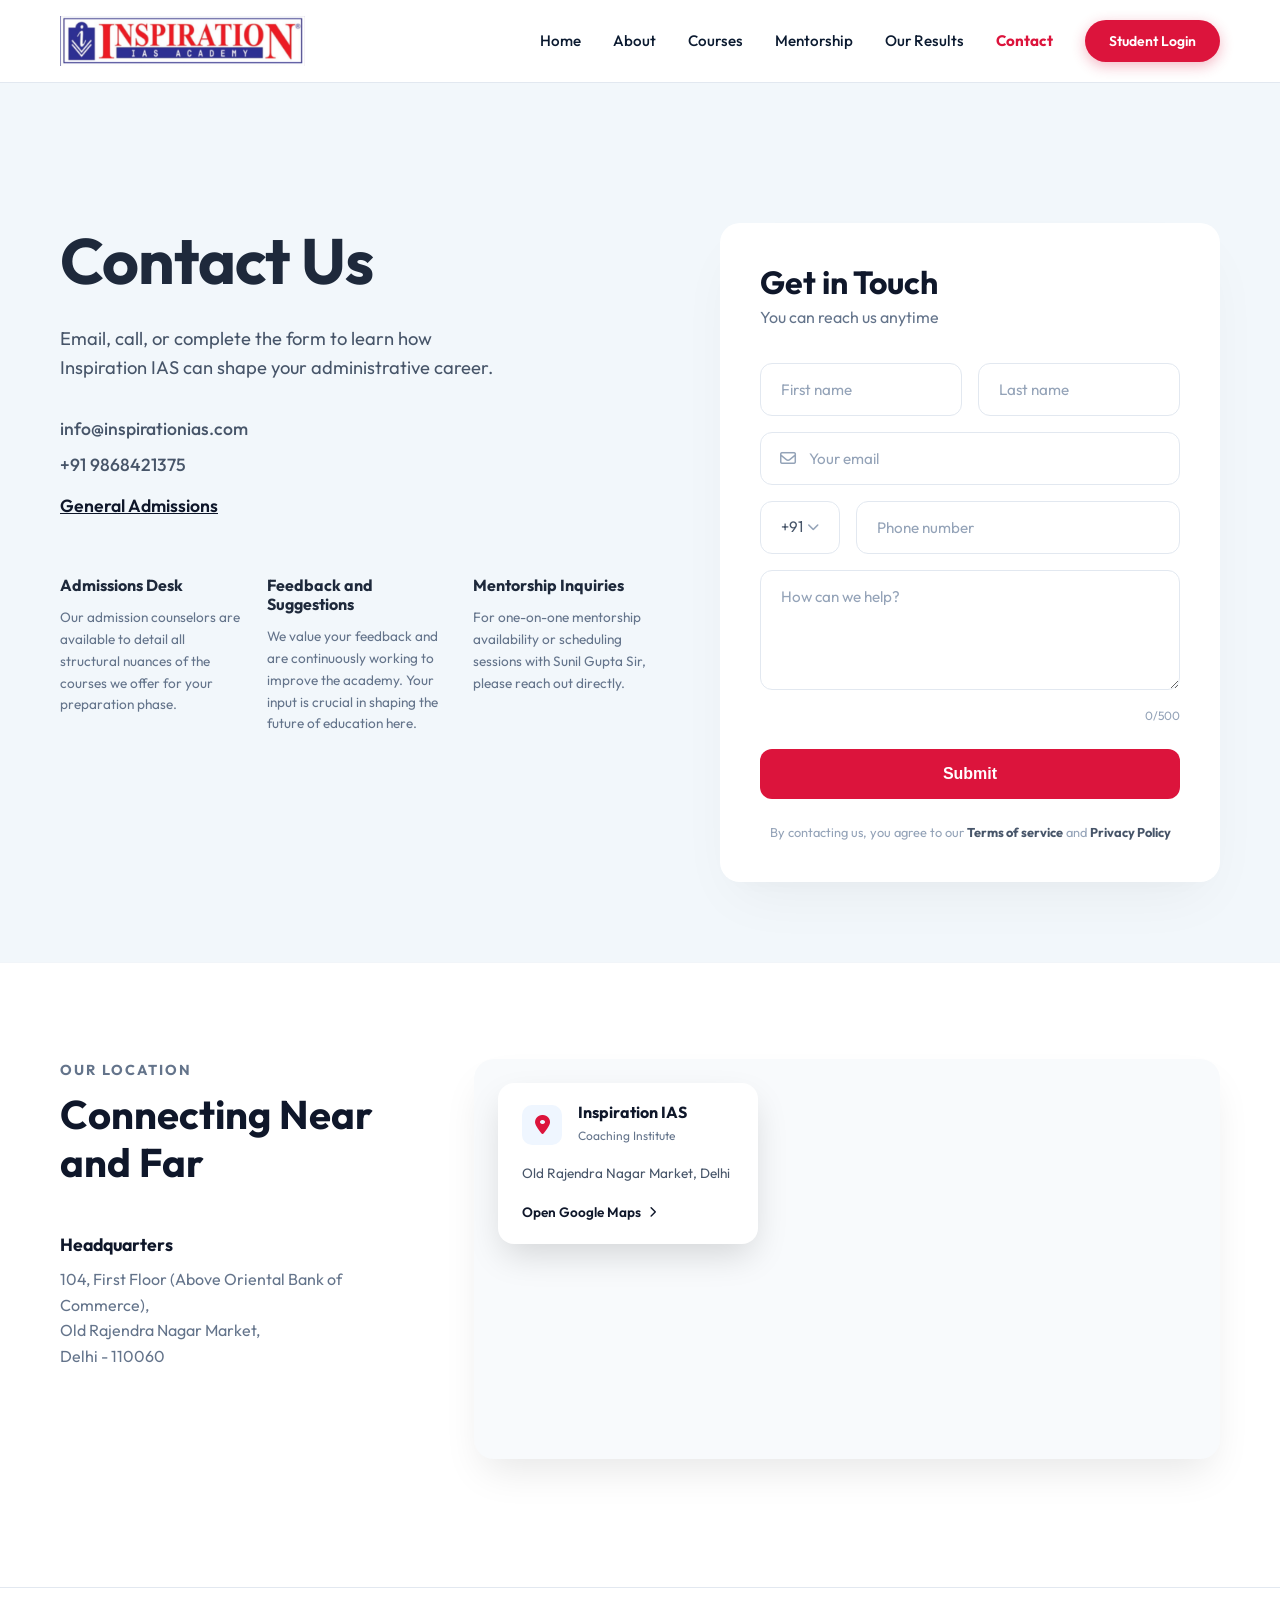
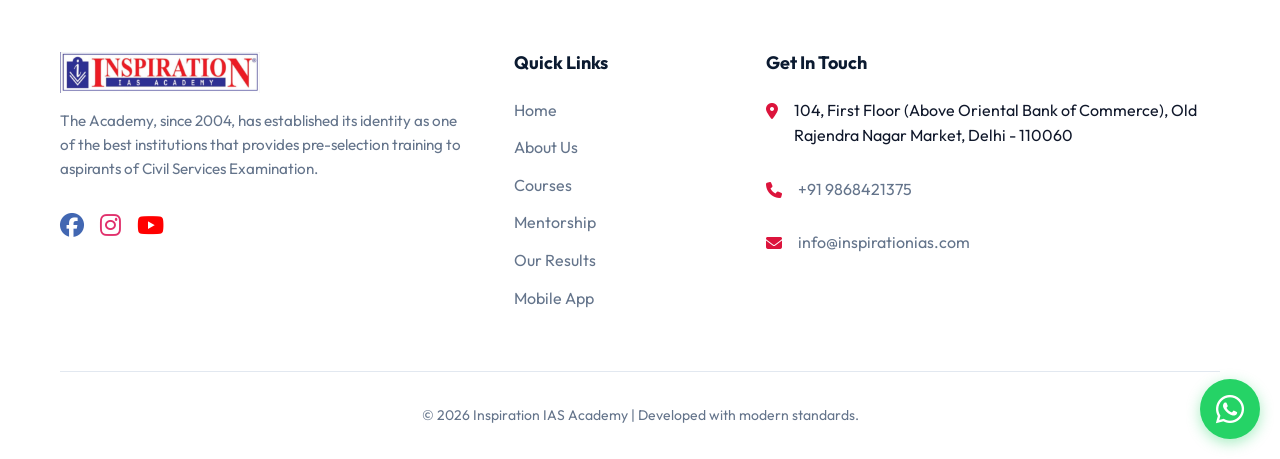
==== contact.html @ bd837ecf "first commit" ====
<!DOCTYPE html>
<html lang="en">
<head>
    <meta charset="UTF-8">
    <meta name="viewport" content="width=device-width, initial-scale=1.0">
    <title>Contact Us | Inspiration IAS Academy</title>
    <!-- Google Fonts -->
    <link rel="preconnect" href="https://fonts.googleapis.com">
    <link rel="preconnect" href="https://fonts.gstatic.com" crossorigin>
    <!-- Font Awesome for Icons -->
    <link rel="stylesheet" href="https://cdnjs.cloudflare.com/ajax/libs/font-awesome/6.4.0/css/all.min.css">
    <!-- Local CSS -->
    <link rel="stylesheet" href="css/style.css">
</head>
<body class="contact-page-bg">

    <!-- Header / Navbar -->
    <header id="header" style="background: white; border-bottom: 1px solid var(--border-color);">
        <div class="container nav-container">
            <a href="index.html" class="logo">
                <img src="images/2023/02/cropped-Header-4-313x64.png" alt="Inspiration IAS Academy Logo">
            </a>
            
            <button class="menu-toggle" aria-label="Toggle menu">
                <i class="fas fa-bars"></i>
            </button>

            <nav class="nav-menu">
                <a href="index.html#home" class="nav-link">Home</a>
                <a href="index.html#about" class="nav-link">About</a>
                <a href="index.html#courses" class="nav-link">Courses</a>
                <a href="mentorship.html" class="nav-link">Mentorship</a>
                <a href="index.html#results" class="nav-link">Our Results</a>
                <a href="contact.html" class="nav-link active" style="color: var(--primary); font-weight: 700;">Contact</a>
                <a href="https://web.classplusapp.com/login?orgCode=qwvwjw" class="btn btn-primary" target="_blank" style="padding: 0.6rem 1.5rem; font-size: 0.875rem;">Student Login</a>
            </nav>
        </div>
    </header>

    <!-- Main Contact Section -->
    <section class="contact-hero-section">
        <div class="container contact-split-container">
            
            <!-- Left Side Data -->
            <div class="contact-info-block">
                <h1 class="contact-main-title">Contact Us</h1>
                <p class="contact-main-desc">Email, call, or complete the form to learn how Inspiration IAS can shape your administrative career.</p>
                
                <div class="contact-direct-link">
                    <a href="mailto:info@inspirationias.com">info@inspirationias.com</a>
                    <a href="tel:+919868421375">+91 9868421375</a>
                    <a href="#" style="text-decoration: underline; color: var(--text-main); font-weight: 600; margin-top: 5px; display: inline-block;">General Admissions</a>
                </div>

                <div class="contact-mini-grid">
                    <div class="mini-column">
                        <h4>Admissions Desk</h4>
                        <p>Our admission counselors are available to detail all structural nuances of the courses we offer for your preparation phase.</p>
                    </div>
                    <div class="mini-column">
                        <h4>Feedback and Suggestions</h4>
                        <p>We value your feedback and are continuously working to improve the academy. Your input is crucial in shaping the future of education here.</p>
                    </div>
                    <div class="mini-column">
                        <h4>Mentorship Inquiries</h4>
                        <p>For one-on-one mentorship availability or scheduling sessions with Sunil Gupta Sir, please reach out directly.</p>
                    </div>
                </div>
            </div>

            <!-- Right Side Form Card -->
            <div class="contact-form-wrapper">
                <div class="snappy-card">
                    <h2 class="form-card-title">Get in Touch</h2>
                    <p class="form-card-subtitle">You can reach us anytime</p>
                    
                    <form class="snappy-form" action="https://formsubmit.co/inspirationiasacademy@gmail.com" method="POST">
                        <input type="hidden" name="_subject" value="New Contact Inquiry - Inspiration IAS Academy!">
                        <input type="hidden" name="_template" value="table">
                        <input type="hidden" name="_captcha" value="false">
                        <div class="form-row">
                            <input type="text" name="First Name" placeholder="First name" class="snappy-input" required>
                            <input type="text" name="Last Name" placeholder="Last name" class="snappy-input" required>
                        </div>
                        
                        <div class="form-row-full">
                            <div class="input-with-icon">
                                <i class="far fa-envelope"></i>
                                <input type="email" name="Email" placeholder="Your email" class="snappy-input pl-icon" required>
                            </div>
                        </div>

                        <div class="form-row phone-row">
                            <div class="country-code">
                                +91 <i class="fas fa-chevron-down"></i>
                            </div>
                            <input type="tel" name="Phone" placeholder="Phone number" class="snappy-input" required>
                        </div>

                        <div class="form-row-full">
                            <textarea name="Message" placeholder="How can we help?" class="snappy-textarea" rows="4"></textarea>
                            <div class="textarea-counter">0/500</div>
                        </div>

                        <button type="submit" class="snappy-submit-btn">Submit</button>
                        
                        <p class="snappy-terms">
                            By contacting us, you agree to our <strong>Terms of service</strong> and <strong>Privacy Policy</strong>
                        </p>
                    </form>
                </div>
            </div>

        </div>
    </section>

    <!-- Location & Map Section -->
    <section class="location-section">
        <div class="container location-split-container">
            <div class="location-text">
                <span class="section-tag" style="color: var(--text-muted); font-size: 0.9rem;">Our Location</span>
                <h2 class="location-title">Connecting Near and Far</h2>
                
                <h4 class="hq-title">Headquarters</h4>
                <p class="hq-address">
                    104, First Floor (Above Oriental Bank of Commerce),<br>
                    Old Rajendra Nagar Market,<br>
                    Delhi - 110060
                </p>
            </div>
            
            <div class="location-map">
                <div class="map-card-container">
                    <!-- Google Maps Iframe -->
                    <iframe src="https://maps.google.com/maps?q=28.6411573,77.1853202&t=&z=17&ie=UTF8&iwloc=&output=embed" width="100%" height="400" style="border:0;" allowfullscreen="" loading="lazy" referrerpolicy="no-referrer-when-downgrade"></iframe>
                    
                    <!-- Floating Address Card Over Map -->
                    <div class="map-floating-card">
                        <div class="map-logo-row">
                            <div class="map-icon-bg">
                                <i class="fas fa-map-marker-alt" style="color: var(--primary); font-size: 1.25rem;"></i>
                            </div>
                            <div>
                                <h5>Inspiration IAS</h5>
                                <span>Coaching Institute</span>
                            </div>
                        </div>
                        <p class="map-address-snip">Old Rajendra Nagar Market, Delhi</p>
                        <a href="https://www.google.com/maps/place/Inspiration+IAS+Academy/@28.6411573,77.1853202,17z/data=!3m1!4b1!4m6!3m5!1s0x390d02a2fa823139:0x147f38c417663816!8m2!3d28.6411573!4d77.1853202!16s%2Fg%2F1td0dws1?entry=ttu" target="_blank" class="open-maps-link">Open Google Maps <i class="fas fa-chevron-right"></i></a>
                    </div>
                </div>
            </div>
        </div>
    </section>

    <!-- Footer -->
    <footer id="contact">
        <div class="container">
            <div class="footer-grid">
                <div class="footer-brand">
                    <img src="images/2023/02/cropped-Header-4-313x64.png" alt="Inspiration IAS" style="max-width: 200px;">
                    <p>The Academy, since 2004, has established its identity as one of the best institutions that provides pre-selection training to aspirants of Civil Services Examination.</p>
                    <div style="margin-top: 1.5rem; display: flex; gap: 1rem;">
                        <a href="https://www.facebook.com/InspirationIASAcademyOfficial" target="_blank" style="font-size: 1.5rem; color: #4267B2;"><i class="fab fa-facebook"></i></a>
                        <a href="https://www.instagram.com/inspirationiasacademy" target="_blank" style="font-size: 1.5rem; color: #E1306C;"><i class="fab fa-instagram"></i></a>
                        <a href="http://www.youtube.com/c/INSPIRATIONIASACADEMY" target="_blank" style="font-size: 1.5rem; color: #FF0000;"><i class="fab fa-youtube"></i></a>
                    </div>
                </div>

                <div>
                    <h3 class="footer-title">Quick Links</h3>
                    <ul class="footer-links">
                        <li><a href="index.html#home">Home</a></li>
                        <li><a href="index.html#about">About Us</a></li>
                        <li><a href="https://classplusapp.com/w/inspirationias/courses" target="_blank">Courses</a></li>
                        <li><a href="mentorship.html">Mentorship</a></li>
                        <li><a href="index.html#results">Our Results</a></li>
                        <li><a href="https://play.google.com/store/apps/details?id=co.april2019.rch" target="_blank">Mobile App</a></li>
                    </ul>
                </div>

                <div style="grid-column: span 2;">
                    <h3 class="footer-title">Get In Touch</h3>
                    <ul class="footer-links" style="display: flex; flex-direction: column; gap: 1rem;">
                        <li style="display: flex; gap: 1rem; align-items: flex-start;">
                            <i class="fas fa-map-marker-alt" style="color: var(--primary); margin-top: 5px;"></i>
                            <span>104, First Floor (Above Oriental Bank of Commerce), Old Rajendra Nagar Market, Delhi - 110060</span>
                        </li>
                        <li style="display: flex; gap: 1rem; align-items: center;">
                            <i class="fas fa-phone" style="color: var(--primary);"></i>
                            <a href="tel:+919868421375">+91 9868421375</a>
                        </li>
                        <li style="display: flex; gap: 1rem; align-items: center;">
                            <i class="fas fa-envelope" style="color: var(--primary);"></i>
                            <a href="mailto:info@inspirationias.com">info@inspirationias.com</a>
                        </li>
                    </ul>
                </div>
            </div>

            <div class="footer-bottom">
                &copy; <span id="year">2026</span> Inspiration IAS Academy | Developed with modern standards.
            </div>
        </div>
    </footer>

    <!-- WhatsApp Floating Action -->
    <a href="https://api.whatsapp.com/send?phone=919868421375" style="position: fixed; bottom: 20px; right: 20px; width: 60px; height: 60px; background: #25D366; color: white; border-radius: 50%; display: flex; align-items: center; justify-content: center; font-size: 2rem; box-shadow: 0 4px 14px rgba(37,211,102,0.4); z-index: 1000; transition: transform 0.3s;" target="_blank" onmouseover="this.style.transform='scale(1.1)'" onmouseout="this.style.transform='scale(1)'">
        <i class="fab fa-whatsapp"></i>
    </a>

    <!-- Scripts -->
    <script src="js/script.js"></script>
    <script>
        document.getElementById('year').textContent = new Date().getFullYear();
    </script>
</body>
</html>
---- css/style.css ----
@import url('https://fonts.googleapis.com/css2?family=Outfit:wght@300;400;500;600;700;800&family=Playfair+Display:wght@700;800;900&display=swap');

:root {
  /* Brand Colors */
  --primary: #dc143c; /* Crimson */
  --primary-hover: #b01030;
  --secondary: #0b1a30; /* Navy Blue */
  --secondary-hover: #142a4a;
  --accent: #e8872a; /* Orange from brochure */
  --accent-hover: #cf7420;
  --brand-light-bg: #e8f0fa; /* Light blue from brochure */
  
  /* Neutral Colors */
  --bg-color: #f8fafc;
  --surface-color: #ffffff;
  --text-main: #0f172a;
  --text-muted: #64748b;
  --border-color: #e2e8f0;

  /* Layout */
  --max-width: 1200px;
  --section-padding: 80px 20px;
  
  /* Effects */
  --shadow-sm: 0 4px 6px -1px rgba(0, 0, 0, 0.05);
  --shadow-md: 0 10px 15px -3px rgba(0, 0, 0, 0.05), 0 4px 6px -4px rgba(0, 0, 0, 0.05);
  --shadow-lg: 0 20px 25px -5px rgba(0, 0, 0, 0.05), 0 8px 10px -6px rgba(0, 0, 0, 0.05);
  --glass-bg: rgba(255, 255, 255, 0.85);
  --glass-border: 1px solid rgba(255, 255, 255, 0.3);
  --radius-md: 12px;
  --radius-lg: 20px;
  
  /* Transitions */
  --transition-fast: 0.2s cubic-bezier(0.4, 0, 0.2, 1);
  --transition-normal: 0.3s cubic-bezier(0.4, 0, 0.2, 1);
}

/* Reset */
* {
  margin: 0;
  padding: 0;
  box-sizing: border-box;
}

body {
  font-family: 'Outfit', sans-serif;
  color: var(--text-main);
  background-color: var(--bg-color);
  line-height: 1.6;
  overflow-x: hidden;
  scroll-behavior: smooth;
}

a {
  text-decoration: none;
  color: var(--primary);
  transition: color var(--transition-fast);
}

a:hover {
  color: var(--primary-hover);
}

ul {
  list-style: none;
}

img {
  max-width: 100%;
  height: auto;
  display: block;
}

h1, h2, h3, h4, h5, h6 {
  color: var(--secondary);
  font-weight: 700;
  line-height: 1.2;
}

/* Layout Utilities */
.container {
  width: 100%;
  max-width: var(--max-width);
  margin: 0 auto;
  padding: 0 20px;
}

.section {
  padding: var(--section-padding);
}

.text-center {
  text-align: center;
}

.grid {
  display: grid;
  gap: 2rem;
}

.grid-cols-2 { grid-template-columns: repeat(auto-fit, minmax(300px, 1fr)); }
.grid-cols-3 { grid-template-columns: repeat(auto-fit, minmax(280px, 1fr)); }
.grid-cols-4 { grid-template-columns: repeat(auto-fit, minmax(240px, 1fr)); }

/* Typography */
.heading-xl {
  font-size: clamp(2.5rem, 5vw, 4rem);
  font-weight: 800;
  letter-spacing: -0.02em;
  margin-bottom: 1rem;
}

.heading-lg {
  font-size: clamp(2rem, 4vw, 3rem);
  margin-bottom: 1rem;
  letter-spacing: -0.01em;
}

.text-lead {
  font-size: clamp(1.125rem, 2vw, 1.25rem);
  color: var(--text-muted);
  font-weight: 400;
}

/* Components: Buttons */
.btn {
  display: inline-flex;
  align-items: center;
  justify-content: center;
  padding: 0.75rem 1.75rem;
  font-weight: 600;
  border-radius: 50px;
  border: none;
  cursor: pointer;
  transition: all var(--transition-normal);
  font-size: 1rem;
  gap: 0.5rem;
}

.btn-primary {
  background: var(--primary);
  color: white;
  box-shadow: 0 4px 14px rgba(220, 20, 60, 0.3);
}

.btn-primary:hover {
  background: var(--primary-hover);
  color: white;
  transform: translateY(-2px);
  box-shadow: 0 6px 20px rgba(220, 20, 60, 0.4);
}

.btn-secondary {
  background: var(--secondary);
  color: white;
  box-shadow: 0 4px 14px rgba(11, 26, 48, 0.2);
}

.btn-secondary:hover {
  background: var(--secondary-hover);
  color: white;
  transform: translateY(-2px);
  box-shadow: 0 6px 20px rgba(11, 26, 48, 0.3);
}

.btn-outline {
  background: transparent;
  color: var(--primary);
  border: 2px solid var(--primary);
}

.btn-outline:hover {
  background: var(--primary);
  color: white;
}

/* Glassmorphism Header */
header {
  position: sticky;
  top: -0.1px;
  width: 100%;
  padding: 1rem 0;
  background: var(--glass-bg);
  backdrop-filter: blur(12px);
  -webkit-backdrop-filter: blur(12px);
  border-bottom: var(--glass-border);
  z-index: 1000;
  transition: all var(--transition-normal);
}

header.scrolled {
  padding: 0.5rem 0;
  box-shadow: var(--shadow-sm);
}

.nav-container {
  display: flex;
  justify-content: space-between;
  align-items: center;
}

.logo img {
  height: 50px;
  object-fit: contain;
  transition: height var(--transition-normal);
}

header.scrolled .logo img {
  height: 40px;
}

.nav-menu {
  display: flex;
  gap: 2rem;
  align-items: center;
}

.nav-link {
  color: var(--secondary);
  font-weight: 500;
  font-size: 0.95rem;
  position: relative;
}

.nav-link::after {
  content: '';
  position: absolute;
  width: 0%;
  height: 2px;
  bottom: -4px;
  left: 0;
  background-color: var(--primary);
  transition: width var(--transition-fast);
}

.nav-link:hover::after {
  width: 100%;
}

.menu-toggle {
  display: none;
  background: none;
  border: none;
  font-size: 1.5rem;
  color: var(--secondary);
  cursor: pointer;
}

/* Hero Section — Editorial Style */
.hero {
  min-height: auto;
  display: flex;
  align-items: center;
  position: relative;
  overflow: hidden;
  padding-top: 4rem;
  padding-bottom: 6rem;
  background: #f5f5f0;
}

.hero-wrapper {
  display: grid;
  grid-template-columns: 1fr 1fr;
  align-items: center;
  gap: 2rem;
  min-height: auto;
  position: relative;
}

/* Left Column */
.hero-content {
  max-width: 560px;
  position: relative;
  z-index: 5;
}

.hero-badge {
  display: inline-flex;
  align-items: center;
  gap: 0.5rem;
  padding: 0.5rem 1.25rem;
  background: var(--secondary);
  color: white;
  border-radius: 50px;
  font-weight: 600;
  font-size: 0.8rem;
  margin-bottom: 2rem;
  text-transform: uppercase;
  letter-spacing: 0.5px;
  animation: slideDown 0.8s ease backwards;
}

.hero-badge i {
  color: var(--primary);
}

.hero-title {
  font-family: 'Playfair Display', 'Georgia', serif;
  font-size: clamp(3rem, 5.5vw, 4.5rem);
  font-weight: 900;
  line-height: 1.05;
  color: var(--secondary);
  margin-bottom: 2rem;
  letter-spacing: -0.02em;
  animation: slideUp 0.8s ease 0.2s backwards;
}

.hero-title span {
  color: var(--primary);
}

.hero-dots {
  display: flex;
  align-items: center;
  gap: 6px;
  margin-bottom: 1.5rem;
  animation: slideUp 0.8s ease 0.35s backwards;
}

.hero-dot {
  width: 32px;
  height: 14px;
  border-radius: 50px;
  background: var(--secondary);
}

.hero-dot:nth-child(2) {
  background: var(--primary);
}

.hero-dot:nth-child(3) {
  background: var(--accent);
}

.hero-desc {
  font-size: 1.05rem;
  color: var(--text-muted);
  line-height: 1.7;
  margin-bottom: 2rem;
  max-width: 380px;
  animation: slideUp 0.8s ease 0.4s backwards;
}

.hero-actions {
  display: flex;
  gap: 1rem;
  align-items: center;
  animation: slideUp 0.8s ease 0.5s backwards;
}

.btn-hero {
  display: inline-flex;
  align-items: center;
  gap: 0.5rem;
  padding: 0.85rem 2rem;
  background: var(--primary);
  color: white;
  border-radius: 50px;
  font-weight: 700;
  font-size: 0.95rem;
  border: 2px solid var(--primary);
  cursor: pointer;
  transition: all var(--transition-normal);
  text-decoration: none;
  box-shadow: 0 4px 20px rgba(220, 20, 60, 0.25);
}

.btn-hero:hover {
  background: transparent;
  color: var(--primary);
  transform: translateY(-2px);
}

.btn-hero-outline {
  display: inline-flex;
  align-items: center;
  gap: 0.5rem;
  padding: 0.85rem 2rem;
  background: transparent;
  color: var(--secondary);
  border-radius: 50px;
  font-weight: 600;
  font-size: 0.95rem;
  border: 2px solid var(--border-color);
  cursor: pointer;
  transition: all var(--transition-normal);
  text-decoration: none;
}

.btn-hero-outline:hover {
  border-color: var(--secondary);
  color: var(--secondary);
  transform: translateY(-2px);
}

/* Stats Row */
.hero-stats {
  display: flex;
  gap: 3rem;
  margin-top: 3rem;
  animation: slideUp 0.8s ease 0.7s backwards;
}

.hero-stat h3 {
  font-size: 2.25rem;
  font-weight: 800;
  color: var(--secondary);
  line-height: 1;
  margin-bottom: 0.25rem;
  font-family: 'Outfit', sans-serif;
}

.hero-stat p {
  font-size: 0.8rem;
  color: var(--text-muted);
  text-transform: uppercase;
  letter-spacing: 1px;
  font-weight: 500;
}

/* Right Column — Image + Blobs */
.hero-visual {
  position: relative;
  display: flex;
  justify-content: center;
  align-items: center;
  min-height: 500px;
  animation: fadeIn 1.2s ease 0.3s backwards;
}

/* Organic blob shapes */
.blob-primary {
  position: absolute;
  width: 400px;
  height: 400px;
  background: var(--primary);
  border-radius: 60% 40% 50% 50% / 50% 60% 40% 50%;
  top: 52%;
  left: 52%;
  transform: translate(-50%, -50%);
  z-index: 1;
  animation: blobMorph 8s ease-in-out infinite;
}

.blob-accent {
  position: absolute;
  width: 380px;
  height: 380px;
  background: var(--accent);
  border-radius: 40% 60% 55% 45% / 55% 40% 60% 45%;
  top: 40%;
  left: 42%;
  transform: translate(-50%, -50%);
  z-index: 0;
  animation: blobMorph2 10s ease-in-out infinite;
}

@keyframes blobMorph {
  0%, 100% { border-radius: 60% 40% 50% 50% / 50% 60% 40% 50%; }
  25% { border-radius: 50% 50% 40% 60% / 60% 40% 50% 50%; }
  50% { border-radius: 40% 60% 60% 40% / 50% 50% 40% 60%; }
  75% { border-radius: 55% 45% 45% 55% / 45% 55% 55% 45%; }
}

@keyframes blobMorph2 {
  0%, 100% { border-radius: 40% 60% 55% 45% / 55% 40% 60% 45%; }
  33% { border-radius: 55% 45% 50% 50% / 45% 55% 50% 50%; }
  66% { border-radius: 45% 55% 40% 60% / 55% 45% 55% 45%; }
}

.hero-mentor-img {
  position: relative;
  z-index: 3;
  width: 380px;
  height: auto;
  filter: drop-shadow(0 20px 40px rgba(0,0,0,0.15));
}

/* Floating Badges */
.floating-badge {
  position: absolute;
  display: inline-flex;
  align-items: center;
  gap: 0.6rem;
  padding: 0.6rem 1.25rem;
  background: white;
  border-radius: 50px;
  font-size: 0.85rem;
  font-weight: 700;
  color: var(--secondary);
  box-shadow: 0 8px 25px rgba(0,0,0,0.1);
  white-space: nowrap;
  z-index: 5;
  animation: floatUp 0.8s ease backwards;
}

.floating-badge i {
  color: var(--primary);
  font-size: 1rem;
}

.badge-top {
  top: 20%;
  right: -5%;
  animation-delay: 0.6s;
}

.badge-bottom {
  bottom: 25%;
  left: -5%;
  animation-delay: 0.9s;
}

@keyframes floatUp {
  from { opacity: 0; transform: translateY(30px); }
  to { opacity: 1; transform: translateY(0); }
}

/* Video preview pill */
.hero-video-pill {
  position: absolute;
  bottom: 2.5rem;
  left: 50%;
  transform: translateX(-50%);
  z-index: 10;
  display: flex;
  align-items: center;
  gap: 2rem;
  background: white;
  padding: 0.75rem 2rem 0.75rem 0.75rem;
  border-radius: 60px;
  box-shadow: 0 8px 30px rgba(0,0,0,0.08);
  animation: slideUp 0.8s ease 1.2s backwards;
}

.hero-video-pill:hover {
  transform: translateX(-50%) translateY(-5px);
}

.youtube-thumb {
  width: 50px;
  height: 50px;
  background: rgba(255, 0, 0, 0.1);
  border-radius: 50%;
  display: flex;
  align-items: center;
  justify-content: center;
  flex-shrink: 0;
  color: #ff0000;
  font-size: 1.5rem;
}

.video-info h4 {
  font-size: 1rem;
  font-weight: 700;
  color: var(--secondary);
  margin-bottom: 0.25rem;
}

.video-info p {
  font-size: 0.8rem;
  color: var(--text-muted);
}

/* Cards & Sections */
.section-header {
  text-align: center;
  margin-bottom: 4rem;
  max-width: 700px;
  margin-inline: auto;
}

.section-tag {
  color: var(--primary);
  font-weight: 700;
  text-transform: uppercase;
  letter-spacing: 2px;
  font-size: 0.875rem;
  display: block;
  margin-bottom: 0.5rem;
}

.feature-card {
  background: var(--surface-color);
  padding: 2.5rem 2rem;
  border-radius: var(--radius-lg);
  box-shadow: var(--shadow-md);
  border: 1px solid var(--border-color);
  transition: all var(--transition-normal);
  text-align: left;
  position: relative;
  overflow: hidden;
}

.feature-card:hover {
  transform: translateY(-8px);
  box-shadow: var(--shadow-lg);
  border-color: rgba(220, 20, 60, 0.2);
}

.feature-card::before {
  content: '';
  position: absolute;
  top: 0;
  left: 0;
  width: 100%;
  height: 4px;
  background: var(--primary);
  transform: scaleX(0);
  transform-origin: left;
  transition: transform var(--transition-normal);
}

.feature-card:hover::before {
  transform: scaleX(1);
}

.feature-icon {
  width: 60px;
  height: 60px;
  background: rgba(11, 26, 48, 0.05);
  border-radius: 16px;
  display: flex;
  align-items: center;
  justify-content: center;
  color: var(--secondary);
  font-size: 1.5rem;
  margin-bottom: 1.5rem;
  transition: all var(--transition-normal);
}

.feature-card:hover .feature-icon {
  background: var(--primary);
  color: white;
}

.feature-card h3 {
  margin-bottom: 1rem;
  font-size: 1.25rem;
}

.feature-card p {
  color: var(--text-muted);
  font-size: 0.95rem;
}

/* Course Cards */
.course-card {
  background: var(--surface-color);
  border-radius: var(--radius-lg);
  overflow: hidden;
  box-shadow: var(--shadow-sm);
  transition: all var(--transition-normal);
  border: 1px solid var(--border-color);
}

.course-card:hover {
  box-shadow: var(--shadow-lg);
  transform: translateY(-5px);
}

.course-img {
  width: 100%;
  height: 200px;
  object-fit: cover;
}

.course-content {
  padding: 1.5rem;
}

.course-tag {
  display: inline-block;
  padding: 0.25rem 0.75rem;
  font-size: 0.75rem;
  font-weight: 600;
  border-radius: 20px;
  background: rgba(220, 20, 60, 0.1);
  color: var(--primary);
  margin-bottom: 1rem;
}

.course-title {
  font-size: 1.25rem;
  margin-bottom: 0.5rem;
}

.course-desc {
  color: var(--text-muted);
  font-size: 0.9rem;
  margin-bottom: 1.5rem;
}

.course-footer {
  display: flex;
  justify-content: space-between;
  align-items: center;
  padding-top: 1rem;
  border-top: 1px solid var(--border-color);
}

.course-footer .btn {
  padding: 0.5rem 1rem;
  font-size: 0.875rem;
}

/* Call to Action Section */
.cta-section {
  background: var(--secondary);
  color: white;
  padding: 5rem 0;
  text-align: center;
  position: relative;
  overflow: hidden;
}

.cta-section::before {
  content: '';
  position: absolute;
  top: 0;
  right: 0;
  width: 400px;
  height: 400px;
  background: var(--primary);
  border-radius: 50%;
  filter: blur(80px);
  opacity: 0.3;
  transform: translate(30%, -30%);
}

.cta-section h2 {
  color: white;
  margin-bottom: 1.5rem;
}

.cta-section p {
  color: rgba(255, 255, 255, 0.8);
  max-width: 600px;
  margin: 0 auto 2.5rem;
  font-size: 1.125rem;
}

/* Footer Element */
footer {
  background: var(--surface-color);
  padding: 4rem 0 2rem;
  border-top: 1px solid var(--border-color);
}

.footer-grid {
  display: grid;
  grid-template-columns: 2fr 1fr 1fr 1fr;
  gap: 3rem;
  margin-bottom: 3rem;
}

.footer-brand p {
  color: var(--text-muted);
  margin-top: 1rem;
  font-size: 0.95rem;
}

.footer-title {
  font-size: 1.125rem;
  margin-bottom: 1.5rem;
}

.footer-links li {
  margin-bottom: 0.75rem;
}

.footer-links a {
  color: var(--text-muted);
  transition: color var(--transition-fast);
}

.footer-links a:hover {
  color: var(--primary);
}

.footer-bottom {
  text-align: center;
  padding-top: 2rem;
  border-top: 1px solid var(--border-color);
  color: var(--text-muted);
  font-size: 0.875rem;
}

/* Animations */
@keyframes slideUp {
  from { opacity: 0; transform: translateY(30px); }
  to { opacity: 1; transform: translateY(0); }
}

@keyframes slideDown {
  from { opacity: 0; transform: translateY(-20px); }
  to { opacity: 1; transform: translateY(0); }
}

@keyframes fadeIn {
  from { opacity: 0; }
  to { opacity: 1; }
}

/* Media Queries */
@media (max-width: 992px) {
  .hero-wrapper {
    grid-template-columns: 1fr;
    text-align: center;
    padding-top: 3rem;
    padding-bottom: 3rem;
    min-height: auto;
  }
  
  .hero-content {
    max-width: 100%;
  }
  
  .hero-desc {
    max-width: 100%;
    margin-inline: auto;
  }
  
  .hero-actions {
    justify-content: center;
  }
  
  .hero-stats {
    justify-content: center;
  }
  
  .hero-visual {
    min-height: 400px;
  }
  
  .blob-primary {
    width: 320px;
    height: 320px;
  }
  
  .blob-accent {
    width: 280px;
    height: 280px;
  }
  
  .hero-mentor-img {
    width: 280px;
  }
  
  .floating-badge {
    display: none;
  }
  
  .hero-video-pill {
    position: relative;
    bottom: auto;
    left: auto;
    transform: none;
    margin: 2rem auto 0;
  }
  
  .footer-grid {
    grid-template-columns: 1fr 1fr;
  }
}

@media (max-width: 768px) {
  .nav-menu {
    display: none;
    position: absolute;
    top: 100%;
    left: 0;
    width: 100%;
    background: var(--surface-color);
    flex-direction: column;
    padding: 2rem;
    box-shadow: var(--shadow-md);
    border-top: 1px solid var(--border-color);
    gap: 1.5rem;
  }

  .nav-menu.active {
    display: flex;
  }

  .menu-toggle {
    display: block;
  }

  .footer-grid {
    grid-template-columns: 1fr;
    text-align: center;
  }
}

/* ===========================
   MENTORSHIP PAGE STYLES
   =========================== */

/* Page Hero */
.page-hero {
  min-height: 60vh;
  display: flex;
  align-items: center;
  position: relative;
  overflow: hidden;
  padding-top: 100px;
  padding-bottom: 60px;
  background: linear-gradient(135deg, var(--brand-light-bg) 0%, #f0f5ff 50%, #fff 100%);
}

.page-hero::before {
  content: '';
  position: absolute;
  top: -20%;
  right: -10%;
  width: 500px;
  height: 500px;
  background: radial-gradient(circle, rgba(220, 20, 60, 0.06) 0%, transparent 70%);
  border-radius: 50%;
}

.page-hero::after {
  content: '';
  position: absolute;
  bottom: -15%;
  left: -5%;
  width: 400px;
  height: 400px;
  background: radial-gradient(circle, rgba(11, 26, 48, 0.06) 0%, transparent 70%);
  border-radius: 50%;
}

.page-hero-wrapper {
  display: flex;
  align-items: center;
  gap: 4rem;
}

.page-hero-content {
  flex: 1;
  position: relative;
  z-index: 2;
}

.page-hero-content .hero-badge {
  background: rgba(232, 135, 42, 0.15);
  color: var(--accent);
}

.page-hero-image {
  flex: 0 0 400px;
  position: relative;
  z-index: 2;
}

.page-hero-image img {
  width: 100%;
  border-radius: var(--radius-lg);
  box-shadow: 0 25px 50px rgba(11, 26, 48, 0.15);
}

/* Accent button */
.btn-accent {
  background: var(--accent);
  color: white;
  box-shadow: 0 4px 14px rgba(232, 135, 42, 0.3);
}

.btn-accent:hover {
  background: var(--accent-hover);
  color: white;
  transform: translateY(-2px);
  box-shadow: 0 6px 20px rgba(232, 135, 42, 0.4);
}

/* Timeline / Stages */
.timeline {
  position: relative;
  max-width: 800px;
  margin: 0 auto;
}

.timeline::before {
  content: '';
  position: absolute;
  top: 0;
  left: 30px;
  width: 3px;
  height: 100%;
  background: linear-gradient(to bottom, var(--primary), var(--accent), var(--secondary));
  border-radius: 3px;
}

.timeline-item {
  position: relative;
  padding-left: 80px;
  padding-bottom: 3rem;
}

.timeline-item:last-child {
  padding-bottom: 0;
}

.timeline-marker {
  position: absolute;
  left: 14px;
  top: 4px;
  width: 34px;
  height: 34px;
  background: var(--primary);
  border-radius: 50%;
  display: flex;
  align-items: center;
  justify-content: center;
  color: white;
  font-weight: 700;
  font-size: 0.875rem;
  box-shadow: 0 0 0 6px rgba(220, 20, 60, 0.15);
  z-index: 2;
}

.timeline-item:nth-child(even) .timeline-marker {
  background: var(--accent);
  box-shadow: 0 0 0 6px rgba(232, 135, 42, 0.15);
}

.timeline-card {
  background: var(--surface-color);
  padding: 2rem;
  border-radius: var(--radius-lg);
  box-shadow: var(--shadow-md);
  border: 1px solid var(--border-color);
  transition: all var(--transition-normal);
}

.timeline-card:hover {
  transform: translateX(8px);
  box-shadow: var(--shadow-lg);
}

.timeline-card h3 {
  font-size: 1.15rem;
  margin-bottom: 0.75rem;
  color: var(--secondary);
}

.timeline-card p,
.timeline-card ul {
  color: var(--text-muted);
  font-size: 0.95rem;
}

.timeline-card ul {
  margin-top: 0.75rem;
  padding-left: 1.25rem;
  list-style: none;
}

.timeline-card ul li {
  padding: 0.3rem 0;
  position: relative;
  padding-left: 1.5rem;
}

.timeline-card ul li::before {
  content: '\f058';
  font-family: 'Font Awesome 6 Free';
  font-weight: 900;
  position: absolute;
  left: 0;
  color: var(--primary);
  font-size: 0.85rem;
}

/* Pricing Cards */
.pricing-grid {
  display: grid;
  grid-template-columns: repeat(auto-fit, minmax(240px, 1fr));
  gap: 2rem;
}

.pricing-card {
  background: var(--surface-color);
  border-radius: var(--radius-lg);
  padding: 2.5rem 2rem;
  text-align: center;
  box-shadow: var(--shadow-md);
  border: 1px solid var(--border-color);
  transition: all var(--transition-normal);
  position: relative;
}

.pricing-card:hover {
  transform: translateY(-8px);
  box-shadow: var(--shadow-lg);
}

.pricing-card.featured {
  border-color: var(--primary);
  box-shadow: 0 0 0 2px var(--primary), var(--shadow-lg);
}

.pricing-card.featured::before {
  content: 'Most Popular';
  position: absolute;
  top: -14px;
  left: 50%;
  transform: translateX(-50%);
  background: var(--primary);
  color: white;
  padding: 0.25rem 1rem;
  border-radius: 30px;
  font-size: 0.75rem;
  font-weight: 700;
  text-transform: uppercase;
  letter-spacing: 1px;
}

.pricing-duration {
  font-size: 0.9rem;
  font-weight: 600;
  color: var(--text-muted);
  text-transform: uppercase;
  letter-spacing: 1px;
  margin-bottom: 1rem;
}

.pricing-amount {
  font-size: 2.5rem;
  font-weight: 800;
  color: var(--secondary);
  margin-bottom: 0.25rem;
}

.pricing-amount span {
  font-size: 1rem;
  font-weight: 400;
  color: var(--text-muted);
}

.pricing-note {
  font-size: 0.8rem;
  color: var(--text-muted);
  margin-bottom: 2rem;
}

.pricing-card .btn {
  width: 100%;
}

/* Mentor Profile Card */
.mentor-profile {
  display: flex;
  gap: 3rem;
  align-items: flex-start;
  background: var(--surface-color);
  padding: 3rem;
  border-radius: var(--radius-lg);
  box-shadow: var(--shadow-lg);
  border: 1px solid var(--border-color);
}

.mentor-photo {
  flex: 0 0 200px;
}

.mentor-photo img {
  width: 200px;
  height: 200px;
  border-radius: 50%;
  object-fit: cover;
  border: 4px solid var(--primary);
  box-shadow: 0 0 0 8px rgba(220, 20, 60, 0.1);
}

.mentor-info h3 {
  font-size: 1.5rem;
  margin-bottom: 0.5rem;
}

.mentor-info .mentor-title {
  color: var(--primary);
  font-weight: 600;
  margin-bottom: 1rem;
}

.mentor-credentials {
  list-style: none;
  padding: 0;
  margin-top: 1rem;
}

.mentor-credentials li {
  padding: 0.4rem 0;
  padding-left: 1.5rem;
  color: var(--text-muted);
  font-size: 0.95rem;
  position: relative;
}

.mentor-credentials li::before {
  content: '\f19d';
  font-family: 'Font Awesome 6 Free';
  font-weight: 900;
  position: absolute;
  left: 0;
  color: var(--accent);
  font-size: 0.85rem;
}

/* Eligibility / Feature List */
.eligibility-list {
  max-width: 800px;
  margin: 0 auto;
}

.eligibility-item {
  display: flex;
  align-items: flex-start;
  gap: 1rem;
  padding: 1rem 1.5rem;
  background: var(--surface-color);
  border-radius: var(--radius-md);
  margin-bottom: 0.75rem;
  box-shadow: var(--shadow-sm);
  border: 1px solid var(--border-color);
  transition: all var(--transition-normal);
}

.eligibility-item:hover {
  border-color: rgba(220, 20, 60, 0.2);
  box-shadow: var(--shadow-md);
}

.eligibility-item i {
  color: var(--primary);
  font-size: 1.1rem;
  margin-top: 3px;
  flex-shrink: 0;
}

.eligibility-item p {
  color: var(--text-main);
  font-size: 0.95rem;
}

/* Responsive for mentorship page */
@media (max-width: 992px) {
  .page-hero-wrapper {
    flex-direction: column;
    text-align: center;
  }

  .page-hero-image {
    flex: 0 0 auto;
    max-width: 350px;
  }

  .mentor-profile {
    flex-direction: column;
    align-items: center;
    text-align: center;
  }

  .mentor-credentials li {
    text-align: left;
  }
}

@media (max-width: 768px) {
  .timeline::before {
    left: 18px;
  }

  .timeline-marker {
    left: 2px;
    width: 34px;
    height: 34px;
  }

  .timeline-item {
    padding-left: 60px;
  }
}

/* Results Section Scroller */
.results-scroller {
  overflow: hidden;
  padding: 1rem 0;
  mask-image: linear-gradient(to right, transparent, black 10%, black 90%, transparent);
  -webkit-mask-image: linear-gradient(to right, transparent, black 10%, black 90%, transparent);
}

.results-track {
  display: flex;
  gap: 2rem;
  width: max-content;
  animation: marquee 15s linear infinite;
}

.results-track:hover {
  animation-play-state: paused;
}

.results-group {
  display: flex;
  gap: 2rem;
}

.result-img {
  width: 150px;
  height: auto;
  border-radius: 12px;
  box-shadow: 0 10px 30px rgba(0,0,0,0.3);
  border: 2px solid rgba(255,255,255,0.2);
  object-fit: cover;
  transition: transform 0.3s ease;
}

.result-img:hover {
  transform: scale(1.05);
}

/* Lightbox Modal Styles */
.lightbox-modal {
  display: none;
  position: fixed;
  z-index: 10000;
  padding: 2rem;
  left: 0;
  top: 0;
  width: 100%;
  height: 100%;
  overflow: auto;
  background-color: rgba(0, 0, 0, 0.9);
  backdrop-filter: blur(5px);
  cursor: zoom-out;
  justify-content: center;
  align-items: center;
}

.lightbox-content {
  margin: auto;
  display: block;
  max-width: 90%;
  max-height: 90vh;
  border-radius: 4px;
  box-shadow: 0 0 30px rgba(0,0,0,0.5);
  animation: zoomIn 0.3s ease;
}

.lightbox-close {
  position: absolute;
  top: 20px;
  right: 35px;
  color: #f1f1f1;
  font-size: 40px;
  font-weight: bold;
  cursor: pointer;
}

@keyframes zoomIn {
  from { transform: scale(0.7); opacity: 0; }
  to { transform: scale(1); opacity: 1; }
}

@media (max-width: 768px) {
  .t-prev { left: 0; }
  .t-next { right: 0; }
  .t-arrow {
    width: 38px;
    height: 38px;
    font-size: 0.9rem;
    background: rgba(255,255,255,0.9);
  }
}
@keyframes marquee {
  0% { transform: translateX(0); }
  100% { transform: translateX(calc(-50% - 1rem)); }
}

/* =========================================================================
   CONTACT PAGE (Snappy UI Reference) 
   ========================================================================= */

/* =========================================================================
   TESTIMONIALS CAROUSEL
   ========================================================================= */
.testimonials-section {
  padding: var(--section-padding);
  background: var(--bg-color);
}

.testimonial-carousel {
  position: relative;
  max-width: 900px;
  margin: 0 auto;
}

.testimonial-slides-wrapper {
  overflow: hidden;
  border-radius: var(--radius-lg);
  box-shadow: 0 20px 60px rgba(11,26,48,0.10);
}

.testimonial-slides {
  display: flex;
  transition: transform 0.55s cubic-bezier(0.4, 0, 0.2, 1);
  will-change: transform;
}

.testimonial-slide {
  flex: 0 0 100%;
  width: 100%;
}

.testimonial-slide img {
  width: 100%;
  height: auto;
  display: block;
  border-radius: var(--radius-lg);
  object-fit: contain;
}

/* Arrows */
.t-arrow {
  position: absolute;
  top: 50%;
  transform: translateY(-50%);
  width: 48px;
  height: 48px;
  border-radius: 50%;
  border: none;
  background: white;
  color: var(--secondary);
  font-size: 1.1rem;
  cursor: pointer;
  display: flex;
  align-items: center;
  justify-content: center;
  box-shadow: 0 4px 16px rgba(11,26,48,0.14);
  transition: all var(--transition-normal);
  z-index: 10;
}

.t-arrow:hover {
  background: var(--primary);
  color: white;
  box-shadow: 0 6px 20px rgba(220,20,60,0.30);
  transform: translateY(-50%) scale(1.08);
}

.t-prev { left: -28px; }
.t-next { right: -28px; }

/* Dots */
.t-dots {
  display: flex;
  justify-content: center;
  gap: 8px;
  margin-top: 1.75rem;
  flex-wrap: wrap;
}

.t-dot {
  width: 10px;
  height: 10px;
  border-radius: 50%;
  background: var(--border-color);
  border: none;
  cursor: pointer;
  transition: all var(--transition-fast);
  padding: 0;
}

.t-dot.active {
  background: var(--primary);
  width: 28px;
  border-radius: 10px;
}

.t-dot:hover {
  background: var(--primary-hover);
}

@media (max-width: 768px) {
  .t-prev { left: 0; }
  .t-next { right: 0; }
  .t-arrow {
    width: 38px;
    height: 38px;
    font-size: 0.9rem;
    background: rgba(255,255,255,0.9);
  }
}


/* =========================================================================
   DIRECTOR'S DESK SECTION
   ========================================================================= */
.director-section {
  padding: var(--section-padding);
  background: white;
  position: relative;
  overflow: hidden;
}

.director-grid {
  display: grid;
  grid-template-columns: 0.9fr 1.1fr;
  gap: 5rem;
  align-items: flex-start;
  margin-top: 2rem;
}

/* Left - Photo Area */
.director-left {
  position: relative;
}

.director-photo-wrap {
  position: relative;
  margin-bottom: 2rem;
}

.director-photo-bg {
  position: absolute;
  top: 55%;
  left: 50%;
  transform: translate(-50%, -50%);
  width: 110%;
  height: 110%;
  background: var(--brand-light-bg);
  border-radius: 60% 40% 30% 70% / 60% 30% 70% 40%;
  z-index: 1;
  opacity: 0.5;
}

.director-photo {
  position: relative;
  z-index: 2;
  width: 100%;
  max-width: 400px;
  filter: drop-shadow(0 20px 40px rgba(11, 26, 48, 0.1));
  display: block;
  margin: 0 auto;
}

.director-name-badge {
  position: absolute;
  bottom: 20px;
  right: -10px;
  background: var(--secondary);
  color: white;
  padding: 1rem 1.5rem;
  border-radius: 12px;
  box-shadow: 0 10px 30px rgba(11, 26, 48, 0.2);
  z-index: 3;
  display: flex;
  flex-direction: column;
}

.director-badge-name {
  font-weight: 700;
  font-size: 1.1rem;
}

.director-badge-title {
  font-size: 0.8rem;
  color: rgba(255, 255, 255, 0.7);
  letter-spacing: 0.5px;
}

/* Stat pills row */
.director-stats-row {
  display: flex;
  gap: 1rem;
  margin-top: 1.5rem;
  flex-wrap: wrap;
}

.dir-stat-pill {
  flex: 1;
  min-width: 110px;
  background: #f8fafc;
  padding: 0.85rem;
  border-radius: 14px;
  text-align: center;
  border: 1px solid var(--border-color);
}

.dir-stat-num {
  display: block;
  font-size: 1.5rem;
  font-weight: 800;
  color: var(--primary);
  line-height: 1.2;
}

.dir-stat-lbl {
  font-size: 0.75rem;
  color: var(--text-muted);
  text-transform: uppercase;
  font-weight: 600;
  letter-spacing: 0.5px;
}

/* Right - Content Area */
.director-right {
  display: flex;
  flex-direction: column;
  gap: 1.5rem;
}

.director-quote {
  position: relative;
  padding: 2.5rem 0 0 3.5rem;
  margin-bottom: 1rem;
}

.director-quote-icon {
  position: absolute;
  top: 0;
  left: 0;
  font-size: 2.5rem;
  color: var(--primary);
  opacity: 0.15;
}

.director-quote p {
  font-family: 'Playfair Display', serif;
  font-size: 1.5rem;
  font-weight: 700;
  color: var(--secondary);
  font-style: italic;
  line-height: 1.4;
  margin-bottom: 0.75rem;
}

.director-quote cite {
  font-family: 'Outfit', sans-serif;
  font-style: normal;
  font-size: 0.95rem;
  font-weight: 700;
  color: var(--primary);
  text-transform: uppercase;
  letter-spacing: 1px;
}

.director-bio {
  font-size: 1.05rem;
  line-height: 1.7;
  color: var(--text-main);
}

.director-credentials {
  margin-top: 1rem;
}

.credentials-label {
  font-weight: 700;
  color: var(--secondary);
  margin-bottom: 1rem;
  display: flex;
  align-items: center;
  gap: 0.5rem;
}

.credentials-label i {
  color: var(--primary);
}

.credentials-grid {
  display: grid;
  grid-template-columns: repeat(auto-fit, minmax(280px, 1fr));
  gap: 0.75rem;
}

.cred-pill {
  background: var(--brand-light-bg);
  padding: 0.6rem 1rem;
  border-radius: 50px;
  font-size: 0.85rem;
  color: var(--secondary);
  font-weight: 500;
  display: flex;
  align-items: center;
  gap: 0.6rem;
  border: 1px solid rgba(11, 26, 48, 0.05);
}

.cred-pill i {
  color: #2563eb;
  font-size: 0.9rem;
}

.director-cta-row {
  display: flex;
  gap: 1.5rem;
  margin-top: 1.5rem;
}

/* LinkedIn Card - Innovative Component */
.linkedin-card {
  display: block;
  position: relative;
  background: #0077B5; /* LinkedIn Brand Color */
  border-radius: 16px;
  color: white;
  text-decoration: none;
  overflow: hidden;
  margin-bottom: 1.5rem;
  transition: all 0.4s cubic-bezier(0.175, 0.885, 0.32, 1.275);
  box-shadow: 0 10px 25px rgba(0, 119, 181, 0.25);
  border: 1px solid rgba(255, 255, 255, 0.1);
}

.linkedin-card:hover {
  transform: translateY(-5px);
  box-shadow: 0 15px 35px rgba(0, 119, 181, 0.35);
}

.linkedin-card-shimmer {
  position: absolute;
  top: 0;
  left: -100%;
  width: 50%;
  height: 100%;
  background: linear-gradient(
    to right,
    rgba(255,255,255,0) 0%,
    rgba(255,255,255,0.2) 50%,
    rgba(255,255,255,0) 100%
  );
  transform: skewX(-25deg);
  pointer-events: none;
  transition: none;
}

.linkedin-card:hover .linkedin-card-shimmer {
  left: 150%;
  transition: left 0.75s ease-in-out;
}

.linkedin-card-inner {
  padding: 1.25rem 1.5rem;
  display: flex;
  align-items: center;
  gap: 1.25rem;
  position: relative;
  z-index: 2;
}

.linkedin-icon-wrap {
  width: 44px;
  height: 44px;
  background: white;
  border-radius: 12px;
  display: flex;
  align-items: center;
  justify-content: center;
  color: #0077B5;
  font-size: 1.5rem;
  flex-shrink: 0;
  transition: transform 0.3s ease;
}

.linkedin-card:hover .linkedin-icon-wrap {
  transform: rotate(-10deg) scale(1.1);
}

.linkedin-text {
  flex: 1;
  display: flex;
  flex-direction: column;
}

.linkedin-label {
  font-size: 0.8rem;
  font-weight: 600;
  opacity: 0.8;
  text-transform: uppercase;
  letter-spacing: 0.5px;
}

.linkedin-handle {
  font-size: 1.15rem;
  font-weight: 700;
}

.linkedin-ext {
  font-size: 0.9rem;
  opacity: 0.6;
  transition: transform 0.3s ease;
}

.linkedin-card:hover .linkedin-ext {
  transform: translate(3px, -3px);
  opacity: 1;
}

/* Responsive fixes for Director */
@media (max-width: 992px) {
  .director-grid {
    grid-template-columns: 1fr;
    gap: 3rem;
  }
  
  .director-photo {
    max-width: 320px;
  }
  
  .director-right {
    text-align: left;
  }

  .director-stats-row {
    justify-content: center;
  }
}

@media (max-width: 768px) {
  .director-cta-row {
    flex-direction: column;
  }
  
  .director-cta-row .btn {
    width: 100%;
  }

  .director-quote p {
    font-size: 1.25rem;
  }
}


body.contact-page-bg {
  background-color: #f2f7fb;
}

/* Contact Hero Section */
.contact-hero-section {
  padding: 140px 0 80px 0;
}

.contact-split-container {
  display: flex;
  gap: 4rem;
  align-items: flex-start;
  justify-content: space-between;
}

/* Left Area */
.contact-info-block {
  flex: 1;
  max-width: 650px;
}

.contact-main-title {
  font-family: 'Outfit', sans-serif;
  font-size: clamp(3rem, 5vw, 4rem);
  font-weight: 700;
  color: #1e293b;
  margin-bottom: 1.5rem;
  letter-spacing: -1px;
}

.contact-main-desc {
  font-size: 1.15rem;
  color: #475569;
  line-height: 1.6;
  margin-bottom: 2rem;
  max-width: 450px;
}

.contact-direct-link {
  display: flex;
  flex-direction: column;
  gap: 0.5rem;
  margin-bottom: 3.5rem;
}

.contact-direct-link a {
  color: #475569;
  font-size: 1.1rem;
  font-weight: 500;
  transition: color var(--transition-fast);
}

.contact-direct-link a:hover {
  color: var(--primary);
}

.contact-mini-grid {
  display: grid;
  grid-template-columns: repeat(3, 1fr);
  gap: 1.5rem;
}

.mini-column h4 {
  font-size: 1rem;
  font-weight: 700;
  color: #1e293b;
  margin-bottom: 0.75rem;
}

.mini-column p {
  font-size: 0.85rem;
  color: #64748b;
  line-height: 1.6;
}

/* Right Area: Form Card */
.contact-form-wrapper {
  flex: 0 0 500px;
}

.snappy-card {
  background: white;
  border-radius: 20px;
  padding: 2.5rem;
  box-shadow: 0 25px 60px -15px rgba(0,0,0,0.05), 0 10px 30px -10px rgba(0,0,0,0.03);
}

.form-card-title {
  font-size: 2rem;
  font-weight: 700;
  color: #0f172a;
  margin-bottom: 0.25rem;
}

.form-card-subtitle {
  color: #64748b;
  font-size: 1rem;
  margin-bottom: 2rem;
}

.snappy-form {
  display: flex;
  flex-direction: column;
  gap: 1rem;
}

.form-row {
  display: grid;
  grid-template-columns: 1fr 1fr;
  gap: 1rem;
}

.form-row-full {
  width: 100%;
}

.snappy-input, .snappy-textarea {
  width: 100%;
  padding: 1rem 1.25rem;
  border: 1px solid #e2e8f0;
  border-radius: 12px;
  font-family: inherit;
  font-size: 0.95rem;
  color: #1e293b;
  background: #fff;
  transition: all 0.2s ease;
}

.snappy-input:focus, .snappy-textarea:focus {
  outline: none;
  border-color: #3b82f6; 
  box-shadow: 0 0 0 3px rgba(59, 130, 246, 0.1);
}

.snappy-input::placeholder, .snappy-textarea::placeholder {
  color: #94a3b8;
}

.snappy-textarea {
  resize: vertical;
  min-height: 120px;
}

.input-with-icon {
  position: relative;
}

.input-with-icon i {
  position: absolute;
  left: 1.25rem;
  top: 50%;
  transform: translateY(-50%);
  color: #94a3b8;
}

.pl-icon {
  padding-left: 3rem;
}

.phone-row {
  grid-template-columns: 80px 1fr;
}

.country-code {
  display: flex;
  align-items: center;
  justify-content: center;
  gap: 0.25rem;
  border: 1px solid #e2e8f0;
  border-radius: 12px;
  background: #fff;
  font-size: 0.95rem;
  color: #475569;
  cursor: pointer;
}

.country-code i {
  font-size: 0.75rem;
  color: #94a3b8;
}

.textarea-counter {
  text-align: right;
  font-size: 0.75rem;
  color: #94a3b8;
  margin-top: 0.5rem;
}

.snappy-submit-btn {
  background: var(--primary);
  color: white;
  border: none;
  border-radius: 12px;
  padding: 1rem;
  font-weight: 600;
  font-size: 1rem;
  cursor: pointer;
  transition: background 0.2s ease, transform 0.2s ease;
  margin-top: 0.5rem;
}

.snappy-submit-btn:hover {
  background: var(--primary-hover);
  transform: translateY(-2px);
}

.snappy-terms {
  text-align: center;
  font-size: 0.8rem;
  color: #94a3b8;
  margin-top: 0.5rem;
  line-height: 1.5;
}

.snappy-terms strong {
  color: #475569;
  cursor: pointer;
}

/* Location Section */
.location-section {
  padding: 6rem 0 8rem;
  background: white; 
  border-top: 1px solid #f1f5f9;
}

.location-split-container {
  display: flex;
  gap: 4rem;
  align-items: flex-start;
}

.location-text {
  flex: 0 0 350px;
}

.location-title {
  font-size: 2.5rem;
  color: #0f172a;
  line-height: 1.2;
  margin-bottom: 3rem;
  margin-top: 0.5rem;
}

.hq-title {
  font-size: 1.1rem;
  color: #0f172a;
  margin-bottom: 0.75rem;
}

.hq-address {
  font-size: 1rem;
  color: #64748b;
  line-height: 1.6;
}

.location-map {
  flex: 1;
}

.map-card-container {
  position: relative;
  background: #f8fafc;
  border-radius: 20px;
  overflow: hidden;
  box-shadow: 0 20px 40px -10px rgba(0,0,0,0.1);
  height: 400px;
}

.map-card-container iframe {
  width: 100%;
  height: 100%;
  border-radius: 20px;
  pointer-events: none; 
}

.map-card-container:hover iframe {
  pointer-events: auto;
}

.map-floating-card {
  position: absolute;
  top: 1.5rem;
  left: 1.5rem;
  background: white;
  border-radius: 16px;
  padding: 1.25rem 1.5rem;
  box-shadow: 0 15px 35px -5px rgba(0,0,0,0.15);
  min-width: 260px;
  z-index: 10;
}

.map-logo-row {
  display: flex;
  align-items: center;
  gap: 1rem;
  margin-bottom: 1rem;
}

.map-icon-bg {
  width: 40px;
  height: 40px;
  background: #eff6ff;
  border-radius: 10px;
  display: flex;
  align-items: center;
  justify-content: center;
  color: var(--primary);
}

.map-logo-row h5 {
  margin: 0;
  font-size: 1rem;
  color: #0f172a;
}

.map-logo-row span {
  font-size: 0.75rem;
  color: #64748b;
}

.map-address-snip {
  font-size: 0.85rem;
  color: #475569;
  margin-bottom: 1rem;
  line-height: 1.4;
}

.open-maps-link {
  display: inline-flex;
  align-items: center;
  gap: 0.5rem;
  font-size: 0.85rem;
  font-weight: 600;
  color: #0f172a;
}

.open-maps-link i {
  font-size: 0.7rem;
}

@media (max-width: 1024px) {
  .contact-split-container {
    flex-direction: column;
    gap: 3rem;
  }
  .contact-info-block {
    max-width: 100%;
  }
  .contact-form-wrapper {
    width: 100%;
    flex: 0 0 auto;
  }
  .location-split-container {
    flex-direction: column;
  }
  .location-text {
    flex: 0 0 auto;
    max-width: 100%;
  }
}

@media (max-width: 768px) {
  .contact-mini-grid {
    grid-template-columns: 1fr;
    gap: 1.5rem;
  }
}

/* Page Transitions */
body {
  animation: fadeInPage 0.4s ease forwards;
}

body.page-exit {
  animation: fadeOutPage 0.3s ease forwards;
}

@keyframes fadeInPage {
  from { opacity: 0; transform: translateY(10px); }
  to { opacity: 1; transform: none; }
}

@keyframes fadeOutPage {
  from { opacity: 1; transform: none; }
  to { opacity: 0; transform: translateY(-10px); }
}

/* Announcement Marquee Bar */
.announcement-bar {
  background-color: var(--primary);
  color: #fff;
  padding: 8px 0;
  overflow: hidden;
  position: relative;
  width: 100%;
  display: flex;
  align-items: center;
  font-family: 'Outfit', sans-serif;
  font-weight: 500;
  font-size: 0.9rem;
  z-index: 1000;
  box-shadow: 0 2px 4px rgba(0,0,0,0.1);
}

.marquee-wrapper {
  display: flex;
  white-space: nowrap;
  animation: scrollMarquee 25s linear infinite;
  width: max-content;
}

.marquee-wrapper:hover {
  animation-play-state: paused;
}

.marquee-item {
  display: inline-flex;
  align-items: center;
  gap: 8px;
  padding-right: 50px; /* Spacing between items */
}

.marquee-item i {
  color: #ffd700;
}

@keyframes scrollMarquee {
  0% { transform: translateX(0); }
  100% { transform: translateX(-50%); }
}

/* Make sure header stays underneath the announcement bar */
header#header {
  z-index: 999;
}

/* === Inspiration in Media Gallery === */
.media-gallery-section {
  padding: 5rem 0 7rem 0;
  background-color: var(--surface-color); /* Updated to match site default white/gray surface */
  position: relative;
  overflow: hidden;
}

.gallery-container {
  max-width: 1400px;
  position: relative;
}

.masonry-gallery {
  column-count: 4;
  column-gap: 24px;
  width: 100%;
}

.masonry-item {
  break-inside: avoid;
  margin-bottom: 24px;
  overflow: hidden;
  border-radius: 8px;
  background: #eaeaea; /* Placeholder color before load */
  box-shadow: 0 4px 15px rgba(0,0,0,0.05);
}

.masonry-item img {
  width: 100%;
  display: block;
  object-fit: cover;
  transition: transform 0.6s cubic-bezier(0.16, 1, 0.3, 1);
}

.masonry-item:hover img {
  transform: scale(1.04);
}

@media (max-width: 1200px) {
  .masonry-gallery { column-count: 3; column-gap: 16px; }
  .masonry-item { margin-bottom: 16px; }
}
@media (max-width: 768px) {
  .masonry-gallery { column-count: 2; }
}
@media (max-width: 480px) {
  .masonry-gallery { column-count: 1; }
}

/* Lightbox Styling */
.lightbox {
  display: none;
  position: fixed;
  z-index: 999999; /* Make sure it's on top of everything */
  left: 0;
  top: 0;
  width: 100vw;
  height: 100vh;
  background-color: rgba(0,0,0,0.9);
  align-items: center;
  justify-content: center;
  overflow: hidden; /* Avoid scrolling inside lightbox */
}

.lightbox.active {
  display: flex;
}

.lightbox-img {
  max-width: 90vw;
  max-height: 90vh;
  object-fit: contain;
  box-shadow: 0 4px 8px rgba(0,0,0,0.5);
  animation: zoomIn 0.3s ease;
}

@keyframes zoomIn {
  from {transform: scale(0.8); opacity: 0;}
  to {transform: scale(1); opacity: 1;}
}

.lightbox-close {
  position: absolute;
  top: 20px;
  right: 35px;
  color: #fff;
  font-size: 40px;
  font-weight: bold;
  cursor: pointer;
  transition: 0.3s;
}

.lightbox-close:hover,
.lightbox-close:focus {
  color: #bbb;
  text-decoration: none;
  cursor: pointer;
}
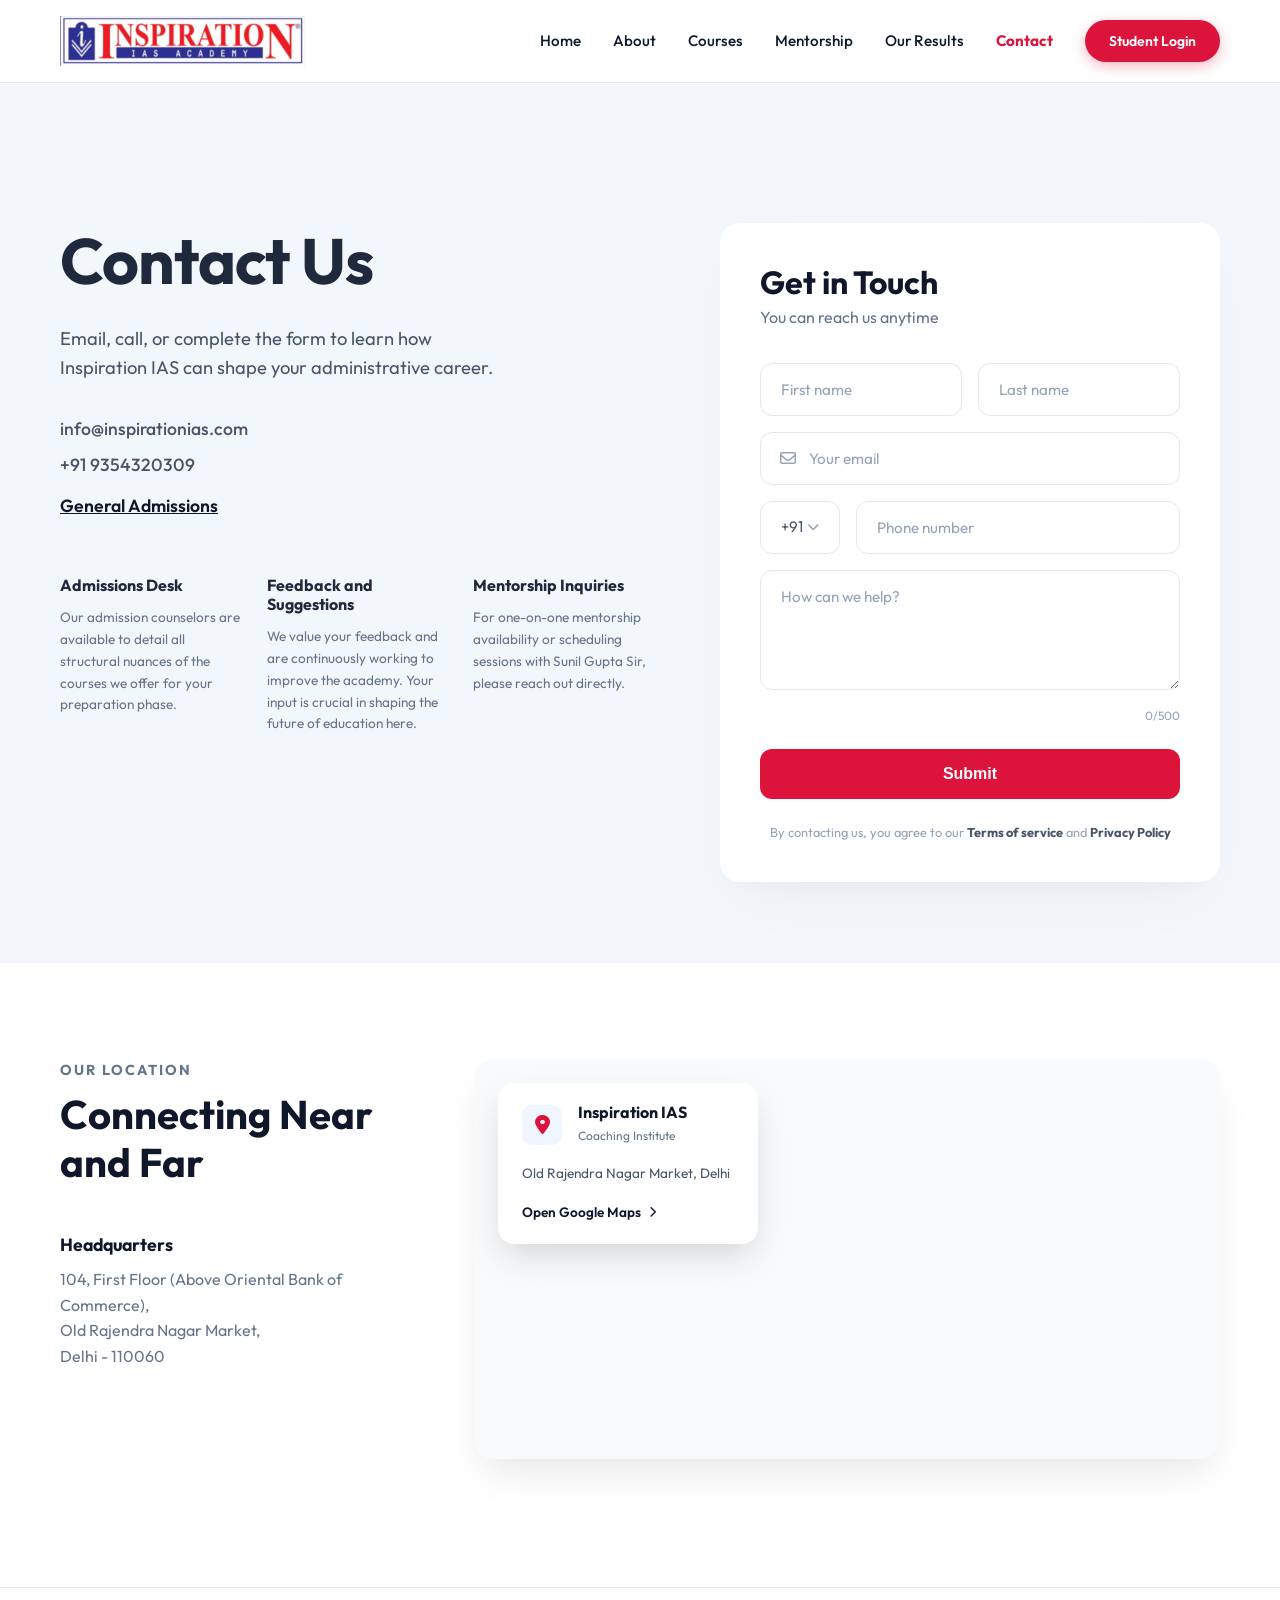
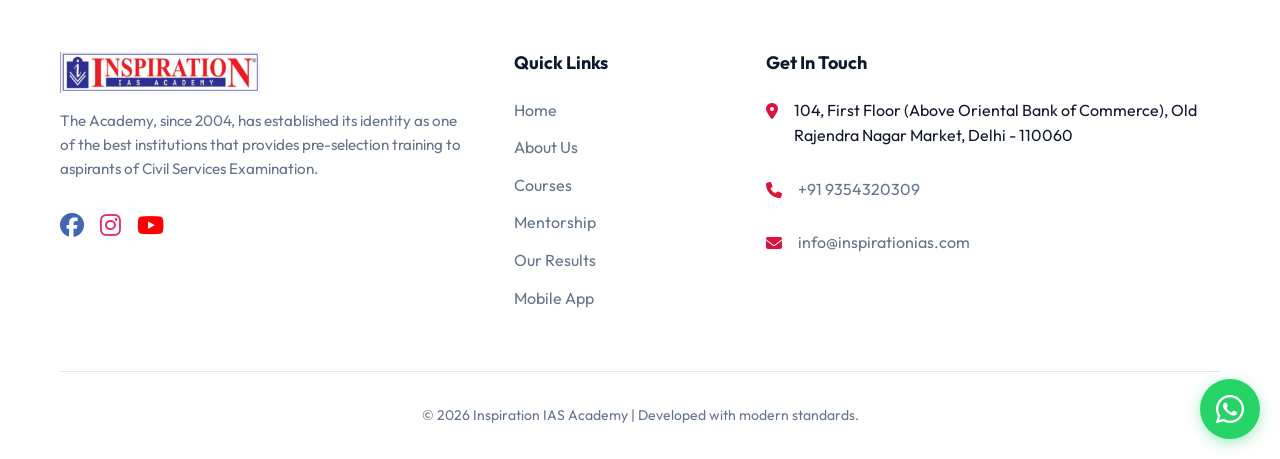
==== commit 18f855b7: "fixed contact" ====
--- a/contact.html
+++ b/contact.html
@@ -1,5 +1,6 @@
 <!DOCTYPE html>
 <html lang="en">
+
 <head>
     <meta charset="UTF-8">
     <meta name="viewport" content="width=device-width, initial-scale=1.0">
@@ -12,6 +13,7 @@
     <!-- Local CSS -->
     <link rel="stylesheet" href="css/style.css">
 </head>
+
 <body class="contact-page-bg">
 
     <!-- Header / Navbar -->
@@ -20,7 +22,7 @@
             <a href="index.html" class="logo">
                 <img src="images/2023/02/cropped-Header-4-313x64.png" alt="Inspiration IAS Academy Logo">
             </a>
-            
+
             <button class="menu-toggle" aria-label="Toggle menu">
                 <i class="fas fa-bars"></i>
             </button>
@@ -31,8 +33,10 @@
                 <a href="index.html#courses" class="nav-link">Courses</a>
                 <a href="mentorship.html" class="nav-link">Mentorship</a>
                 <a href="index.html#results" class="nav-link">Our Results</a>
-                <a href="contact.html" class="nav-link active" style="color: var(--primary); font-weight: 700;">Contact</a>
-                <a href="https://web.classplusapp.com/login?orgCode=qwvwjw" class="btn btn-primary" target="_blank" style="padding: 0.6rem 1.5rem; font-size: 0.875rem;">Student Login</a>
+                <a href="contact.html" class="nav-link active"
+                    style="color: var(--primary); font-weight: 700;">Contact</a>
+                <a href="https://web.classplusapp.com/login?orgCode=qwvwjw" class="btn btn-primary" target="_blank"
+                    style="padding: 0.6rem 1.5rem; font-size: 0.875rem;">Student Login</a>
             </nav>
         </div>
     </header>
@@ -40,30 +44,36 @@
     <!-- Main Contact Section -->
     <section class="contact-hero-section">
         <div class="container contact-split-container">
-            
+
             <!-- Left Side Data -->
             <div class="contact-info-block">
                 <h1 class="contact-main-title">Contact Us</h1>
-                <p class="contact-main-desc">Email, call, or complete the form to learn how Inspiration IAS can shape your administrative career.</p>
-                
+                <p class="contact-main-desc">Email, call, or complete the form to learn how Inspiration IAS can shape
+                    your administrative career.</p>
+
                 <div class="contact-direct-link">
                     <a href="mailto:info@inspirationias.com">info@inspirationias.com</a>
-                    <a href="tel:+919868421375">+91 9868421375</a>
-                    <a href="#" style="text-decoration: underline; color: var(--text-main); font-weight: 600; margin-top: 5px; display: inline-block;">General Admissions</a>
+                    <a href="tel:+919354320309">+91 9354320309</a>
+                    <a href="#"
+                        style="text-decoration: underline; color: var(--text-main); font-weight: 600; margin-top: 5px; display: inline-block;">General
+                        Admissions</a>
                 </div>
 
                 <div class="contact-mini-grid">
                     <div class="mini-column">
                         <h4>Admissions Desk</h4>
-                        <p>Our admission counselors are available to detail all structural nuances of the courses we offer for your preparation phase.</p>
+                        <p>Our admission counselors are available to detail all structural nuances of the courses we
+                            offer for your preparation phase.</p>
                     </div>
                     <div class="mini-column">
                         <h4>Feedback and Suggestions</h4>
-                        <p>We value your feedback and are continuously working to improve the academy. Your input is crucial in shaping the future of education here.</p>
+                        <p>We value your feedback and are continuously working to improve the academy. Your input is
+                            crucial in shaping the future of education here.</p>
                     </div>
                     <div class="mini-column">
                         <h4>Mentorship Inquiries</h4>
-                        <p>For one-on-one mentorship availability or scheduling sessions with Sunil Gupta Sir, please reach out directly.</p>
+                        <p>For one-on-one mentorship availability or scheduling sessions with Sunil Gupta Sir, please
+                            reach out directly.</p>
                     </div>
                 </div>
             </div>
@@ -73,8 +83,9 @@
                 <div class="snappy-card">
                     <h2 class="form-card-title">Get in Touch</h2>
                     <p class="form-card-subtitle">You can reach us anytime</p>
-                    
-                    <form class="snappy-form" action="https://formsubmit.co/inspirationiasacademy@gmail.com" method="POST">
+
+                    <form class="snappy-form" action="https://formsubmit.co/inspirationiasacademy@gmail.com"
+                        method="POST">
                         <input type="hidden" name="_subject" value="New Contact Inquiry - Inspiration IAS Academy!">
                         <input type="hidden" name="_template" value="table">
                         <input type="hidden" name="_captcha" value="false">
@@ -82,11 +93,12 @@
                             <input type="text" name="First Name" placeholder="First name" class="snappy-input" required>
                             <input type="text" name="Last Name" placeholder="Last name" class="snappy-input" required>
                         </div>
-                        
+
                         <div class="form-row-full">
                             <div class="input-with-icon">
                                 <i class="far fa-envelope"></i>
-                                <input type="email" name="Email" placeholder="Your email" class="snappy-input pl-icon" required>
+                                <input type="email" name="Email" placeholder="Your email" class="snappy-input pl-icon"
+                                    required>
                             </div>
                         </div>
 
@@ -98,14 +110,16 @@
                         </div>
 
                         <div class="form-row-full">
-                            <textarea name="Message" placeholder="How can we help?" class="snappy-textarea" rows="4"></textarea>
+                            <textarea name="Message" placeholder="How can we help?" class="snappy-textarea"
+                                rows="4"></textarea>
                             <div class="textarea-counter">0/500</div>
                         </div>
 
                         <button type="submit" class="snappy-submit-btn">Submit</button>
-                        
+
                         <p class="snappy-terms">
-                            By contacting us, you agree to our <strong>Terms of service</strong> and <strong>Privacy Policy</strong>
+                            By contacting us, you agree to our <strong>Terms of service</strong> and <strong>Privacy
+                                Policy</strong>
                         </p>
                     </form>
                 </div>
@@ -120,7 +134,7 @@
             <div class="location-text">
                 <span class="section-tag" style="color: var(--text-muted); font-size: 0.9rem;">Our Location</span>
                 <h2 class="location-title">Connecting Near and Far</h2>
-                
+
                 <h4 class="hq-title">Headquarters</h4>
                 <p class="hq-address">
                     104, First Floor (Above Oriental Bank of Commerce),<br>
@@ -128,12 +142,15 @@
                     Delhi - 110060
                 </p>
             </div>
-            
+
             <div class="location-map">
                 <div class="map-card-container">
                     <!-- Google Maps Iframe -->
-                    <iframe src="https://maps.google.com/maps?q=28.6411573,77.1853202&t=&z=17&ie=UTF8&iwloc=&output=embed" width="100%" height="400" style="border:0;" allowfullscreen="" loading="lazy" referrerpolicy="no-referrer-when-downgrade"></iframe>
-                    
+                    <iframe
+                        src="https://maps.google.com/maps?q=28.6411573,77.1853202&t=&z=17&ie=UTF8&iwloc=&output=embed"
+                        width="100%" height="400" style="border:0;" allowfullscreen="" loading="lazy"
+                        referrerpolicy="no-referrer-when-downgrade"></iframe>
+
                     <!-- Floating Address Card Over Map -->
                     <div class="map-floating-card">
                         <div class="map-logo-row">
@@ -146,7 +163,9 @@
                             </div>
                         </div>
                         <p class="map-address-snip">Old Rajendra Nagar Market, Delhi</p>
-                        <a href="https://www.google.com/maps/place/Inspiration+IAS+Academy/@28.6411573,77.1853202,17z/data=!3m1!4b1!4m6!3m5!1s0x390d02a2fa823139:0x147f38c417663816!8m2!3d28.6411573!4d77.1853202!16s%2Fg%2F1td0dws1?entry=ttu" target="_blank" class="open-maps-link">Open Google Maps <i class="fas fa-chevron-right"></i></a>
+                        <a href="https://www.google.com/maps/place/Inspiration+IAS+Academy/@28.6411573,77.1853202,17z/data=!3m1!4b1!4m6!3m5!1s0x390d02a2fa823139:0x147f38c417663816!8m2!3d28.6411573!4d77.1853202!16s%2Fg%2F1td0dws1?entry=ttu"
+                            target="_blank" class="open-maps-link">Open Google Maps <i
+                                class="fas fa-chevron-right"></i></a>
                     </div>
                 </div>
             </div>
@@ -158,12 +177,17 @@
         <div class="container">
             <div class="footer-grid">
                 <div class="footer-brand">
-                    <img src="images/2023/02/cropped-Header-4-313x64.png" alt="Inspiration IAS" style="max-width: 200px;">
-                    <p>The Academy, since 2004, has established its identity as one of the best institutions that provides pre-selection training to aspirants of Civil Services Examination.</p>
+                    <img src="images/2023/02/cropped-Header-4-313x64.png" alt="Inspiration IAS"
+                        style="max-width: 200px;">
+                    <p>The Academy, since 2004, has established its identity as one of the best institutions that
+                        provides pre-selection training to aspirants of Civil Services Examination.</p>
                     <div style="margin-top: 1.5rem; display: flex; gap: 1rem;">
-                        <a href="https://www.facebook.com/InspirationIASAcademyOfficial" target="_blank" style="font-size: 1.5rem; color: #4267B2;"><i class="fab fa-facebook"></i></a>
-                        <a href="https://www.instagram.com/inspirationiasacademy" target="_blank" style="font-size: 1.5rem; color: #E1306C;"><i class="fab fa-instagram"></i></a>
-                        <a href="http://www.youtube.com/c/INSPIRATIONIASACADEMY" target="_blank" style="font-size: 1.5rem; color: #FF0000;"><i class="fab fa-youtube"></i></a>
+                        <a href="https://www.facebook.com/InspirationIASAcademyOfficial" target="_blank"
+                            style="font-size: 1.5rem; color: #4267B2;"><i class="fab fa-facebook"></i></a>
+                        <a href="https://www.instagram.com/inspirationiasacademy" target="_blank"
+                            style="font-size: 1.5rem; color: #E1306C;"><i class="fab fa-instagram"></i></a>
+                        <a href="http://www.youtube.com/c/INSPIRATIONIASACADEMY" target="_blank"
+                            style="font-size: 1.5rem; color: #FF0000;"><i class="fab fa-youtube"></i></a>
                     </div>
                 </div>
 
@@ -175,7 +199,8 @@
                         <li><a href="https://classplusapp.com/w/inspirationias/courses" target="_blank">Courses</a></li>
                         <li><a href="mentorship.html">Mentorship</a></li>
                         <li><a href="index.html#results">Our Results</a></li>
-                        <li><a href="https://play.google.com/store/apps/details?id=co.april2019.rch" target="_blank">Mobile App</a></li>
+                        <li><a href="https://play.google.com/store/apps/details?id=co.april2019.rch"
+                                target="_blank">Mobile App</a></li>
                     </ul>
                 </div>
 
@@ -184,11 +209,12 @@
                     <ul class="footer-links" style="display: flex; flex-direction: column; gap: 1rem;">
                         <li style="display: flex; gap: 1rem; align-items: flex-start;">
                             <i class="fas fa-map-marker-alt" style="color: var(--primary); margin-top: 5px;"></i>
-                            <span>104, First Floor (Above Oriental Bank of Commerce), Old Rajendra Nagar Market, Delhi - 110060</span>
+                            <span>104, First Floor (Above Oriental Bank of Commerce), Old Rajendra Nagar Market, Delhi -
+                                110060</span>
                         </li>
                         <li style="display: flex; gap: 1rem; align-items: center;">
                             <i class="fas fa-phone" style="color: var(--primary);"></i>
-                            <a href="tel:+919868421375">+91 9868421375</a>
+                            <a href="tel:+919354320309">+91 9354320309</a>
                         </li>
                         <li style="display: flex; gap: 1rem; align-items: center;">
                             <i class="fas fa-envelope" style="color: var(--primary);"></i>
@@ -205,7 +231,9 @@
     </footer>
 
     <!-- WhatsApp Floating Action -->
-    <a href="https://api.whatsapp.com/send?phone=919868421375" style="position: fixed; bottom: 20px; right: 20px; width: 60px; height: 60px; background: #25D366; color: white; border-radius: 50%; display: flex; align-items: center; justify-content: center; font-size: 2rem; box-shadow: 0 4px 14px rgba(37,211,102,0.4); z-index: 1000; transition: transform 0.3s;" target="_blank" onmouseover="this.style.transform='scale(1.1)'" onmouseout="this.style.transform='scale(1)'">
+    <a href="https://api.whatsapp.com/send?phone=919354320309"
+        style="position: fixed; bottom: 20px; right: 20px; width: 60px; height: 60px; background: #25D366; color: white; border-radius: 50%; display: flex; align-items: center; justify-content: center; font-size: 2rem; box-shadow: 0 4px 14px rgba(37,211,102,0.4); z-index: 1000; transition: transform 0.3s;"
+        target="_blank" onmouseover="this.style.transform='scale(1.1)'" onmouseout="this.style.transform='scale(1)'">
         <i class="fab fa-whatsapp"></i>
     </a>
 
@@ -215,4 +243,5 @@
         document.getElementById('year').textContent = new Date().getFullYear();
     </script>
 </body>
-</html>
+
+</html>
